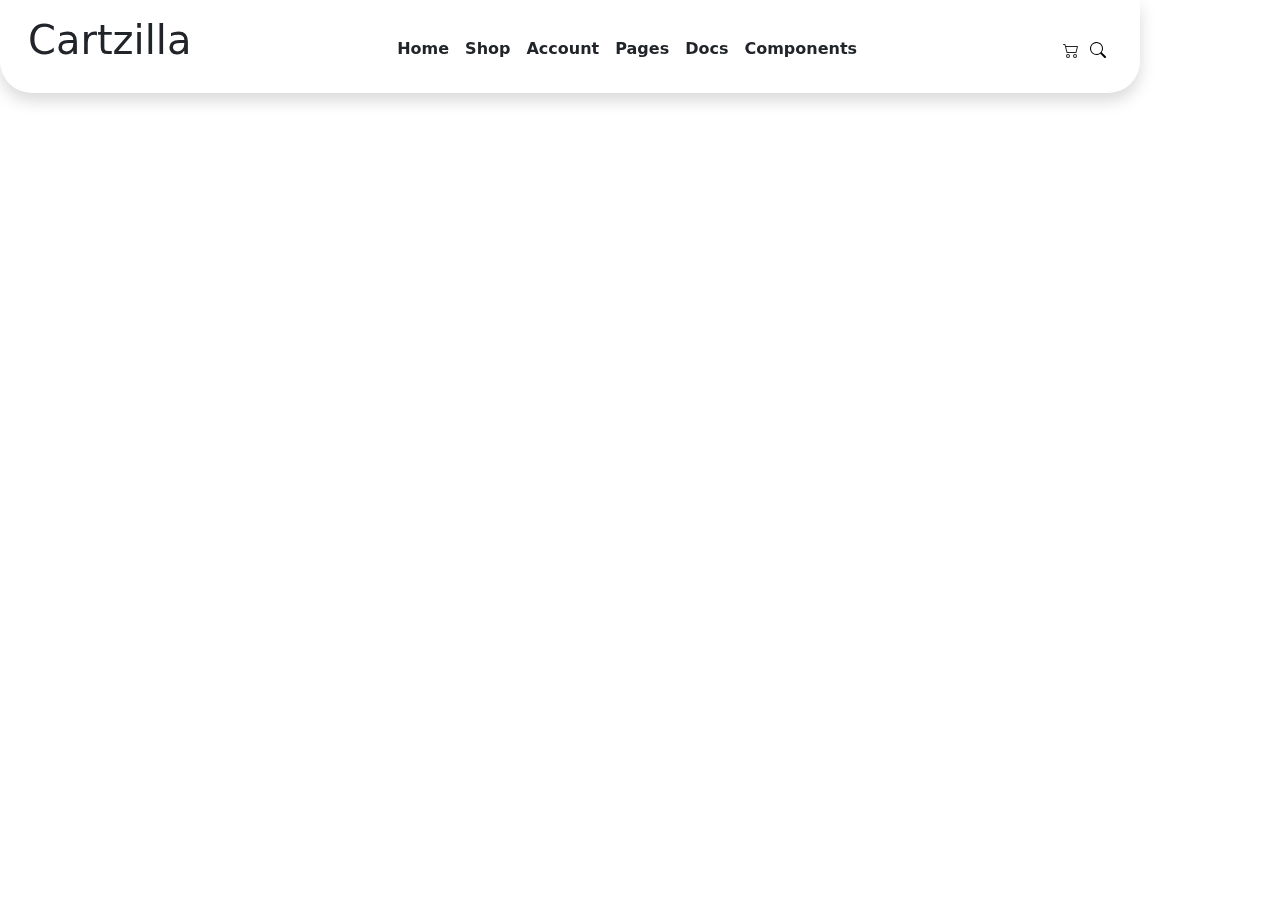
==== home.html @ 269d2a75 "header" ====
<!DOCTYPE html>
<html lang="en">

<head>
    <meta charset="UTF-8">
    <meta name="viewport" content="width=device-width, initial-scale=1.0">
    <title>Document</title>
    <link href="https://cdn.jsdelivr.net/npm/bootstrap@5.3.3/dist/css/bootstrap.min.css" rel="stylesheet"
        integrity="sha384-QWTKZyjpPEjISv5WaRU9OFeRpok6YctnYmDr5pNlyT2bRjXh0JMhjY6hW+ALEwIH" crossorigin="anonymous">
    <script src="https://cdn.jsdelivr.net/npm/bootstrap@5.3.3/dist/js/bootstrap.bundle.min.js"
        integrity="sha384-YvpcrYf0tY3lHB60NNkmXc5s9fDVZLESaAA55NDzOxhy9GkcIdslK1eN7N6jIeHz"
        crossorigin="anonymous"></script>
</head>

<body>
    <header class="container shadow position-fixed rounded-bottom-5">
        <div class="d-flex justify-content-between align-items-baseline p-3">
            <div>
                <h1>
                    Cartzilla
                </h1>
            </div>
            <div>
                <ul class="d-flex list-unstyled gap-3 fw-bold">
                    <li>Home</li>
                    <li>Shop</li>
                    <li>Account</li>
                    <li>Pages</li>
                    <li>Docs</li>
                    <li>Components</li>
                </ul>
            </div>
            <div>
                <svg xmlns="http://www.w3.org/2000/svg" width="16" height="16" fill="currentColor" class="bi bi-cart2"
                    viewBox="0 0 16 16">
                    <path
                        d="M0 2.5A.5.5 0 0 1 .5 2H2a.5.5 0 0 1 .485.379L2.89 4H14.5a.5.5 0 0 1 .485.621l-1.5 6A.5.5 0 0 1 13 11H4a.5.5 0 0 1-.485-.379L1.61 3H.5a.5.5 0 0 1-.5-.5M3.14 5l1.25 5h8.22l1.25-5zM5 13a1 1 0 1 0 0 2 1 1 0 0 0 0-2m-2 1a2 2 0 1 1 4 0 2 2 0 0 1-4 0m9-1a1 1 0 1 0 0 2 1 1 0 0 0 0-2m-2 1a2 2 0 1 1 4 0 2 2 0 0 1-4 0" />
                </svg>
                <button class="bg-white border-0 bg-secondary">
                    <svg xmlns="http://www.w3.org/2000/svg" width="16" height="16" fill="currentColor" class="bi bi-search" viewBox="0 0 16 16">
                        <path d="M11.742 10.344a6.5 6.5 0 1 0-1.397 1.398h-.001q.044.06.098.115l3.85 3.85a1 1 0 0 0 1.415-1.414l-3.85-3.85a1 1 0 0 0-.115-.1zM12 6.5a5.5 5.5 0 1 1-11 0 5.5 5.5 0 0 1 11 0"/>
                      </svg>
                </button>
            </div>
        </div>
    </header>
</body>

</html>
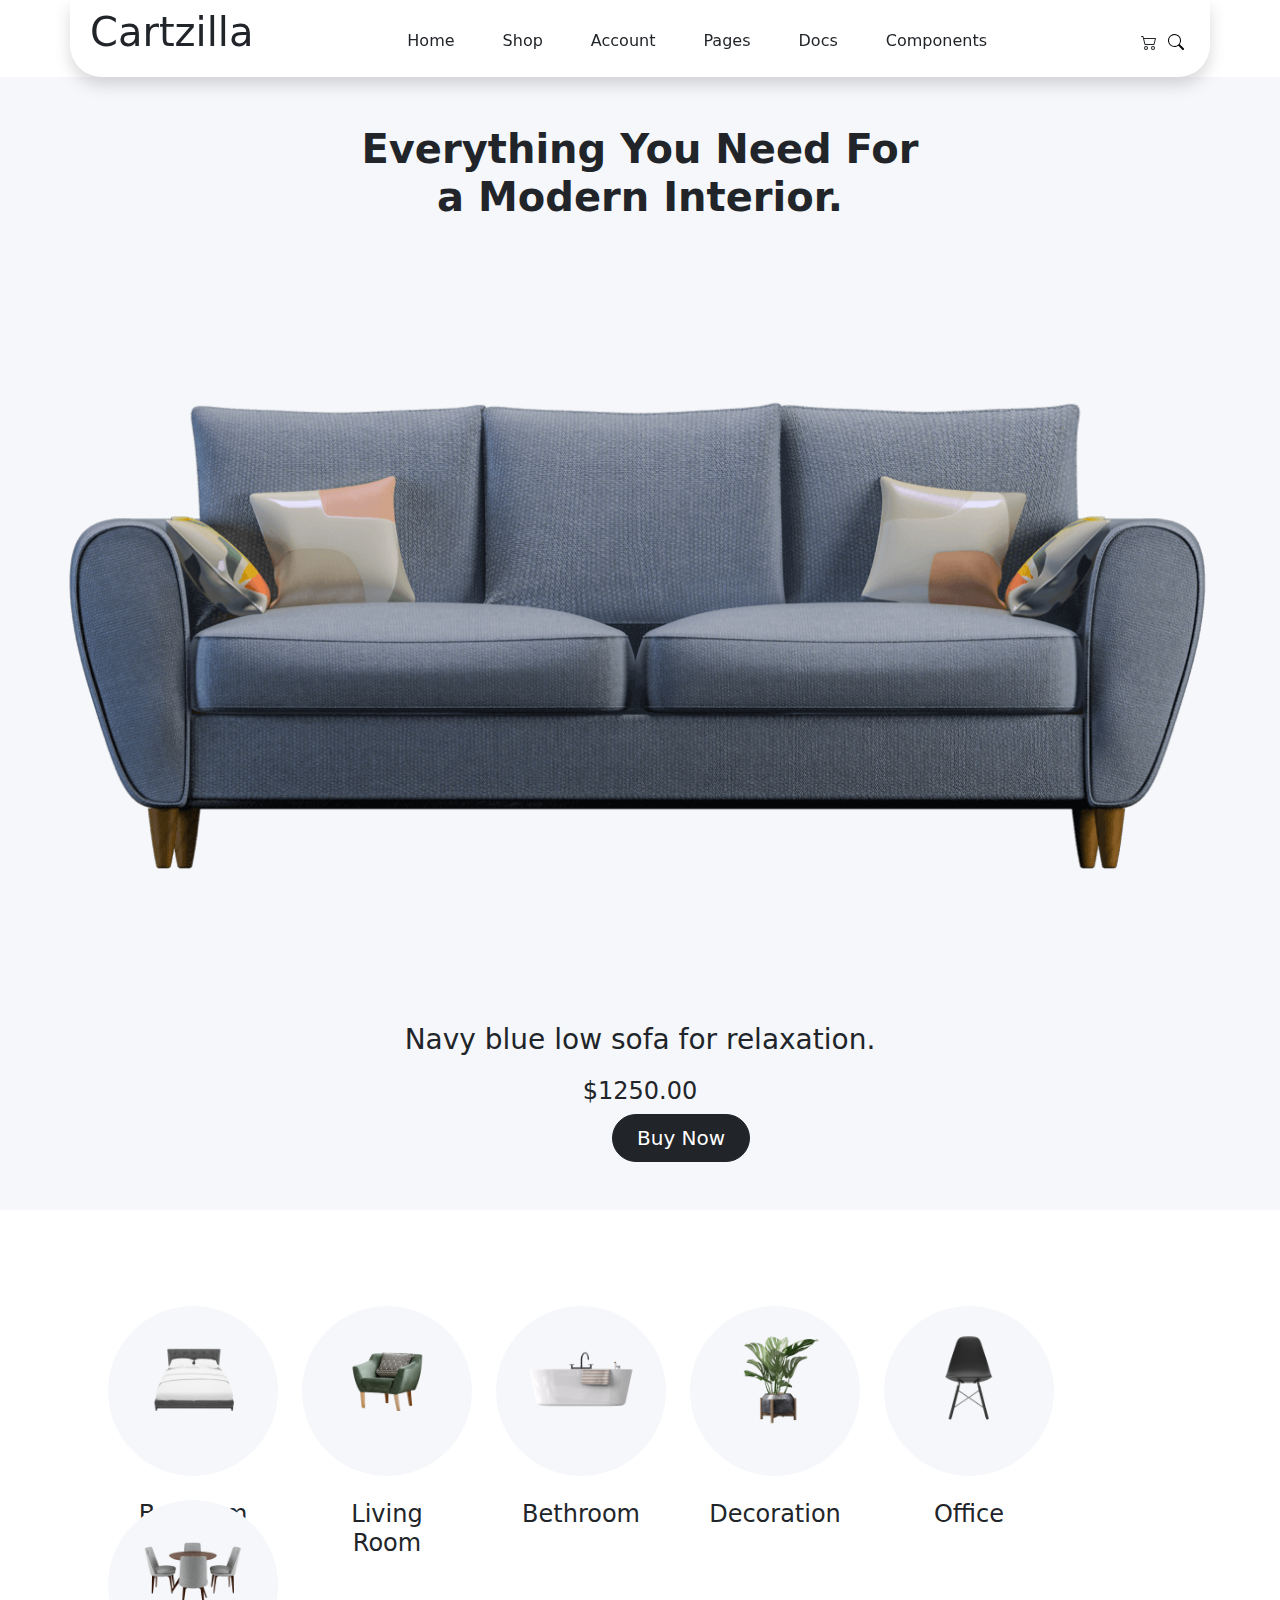
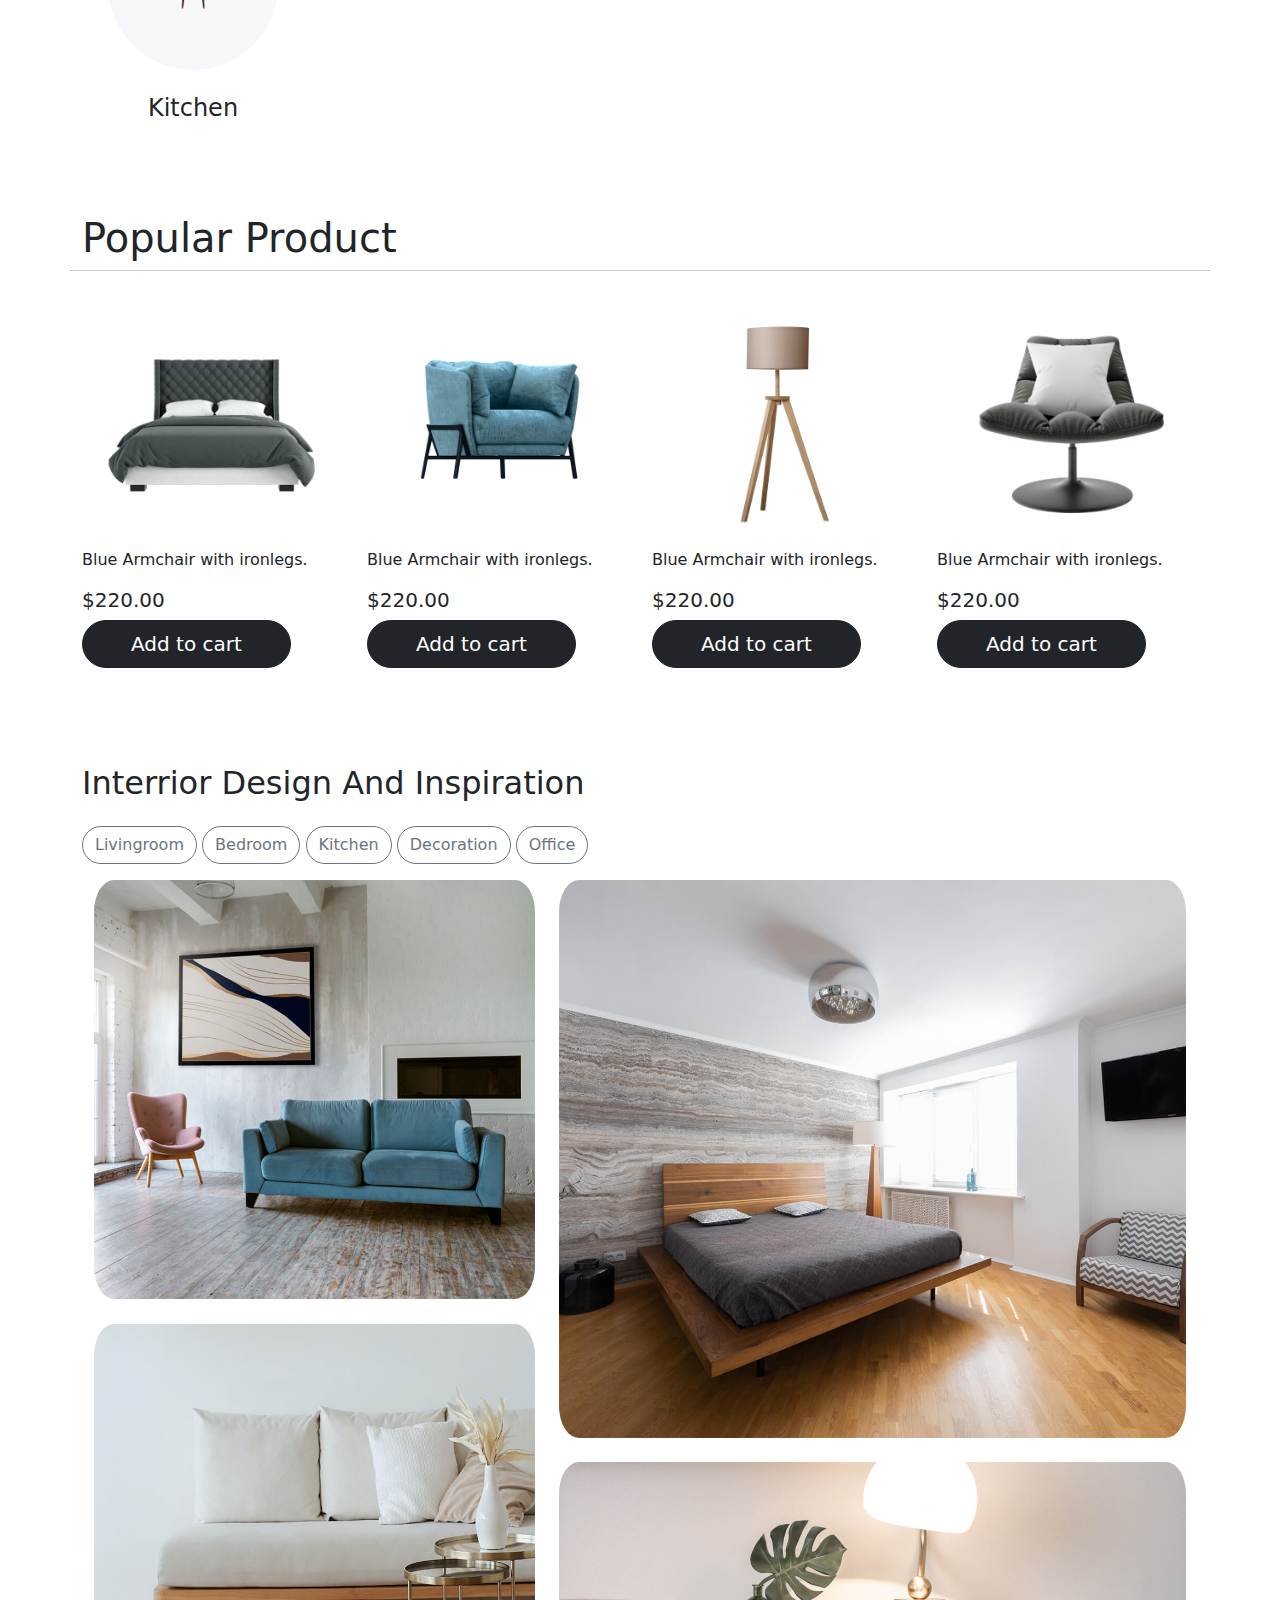
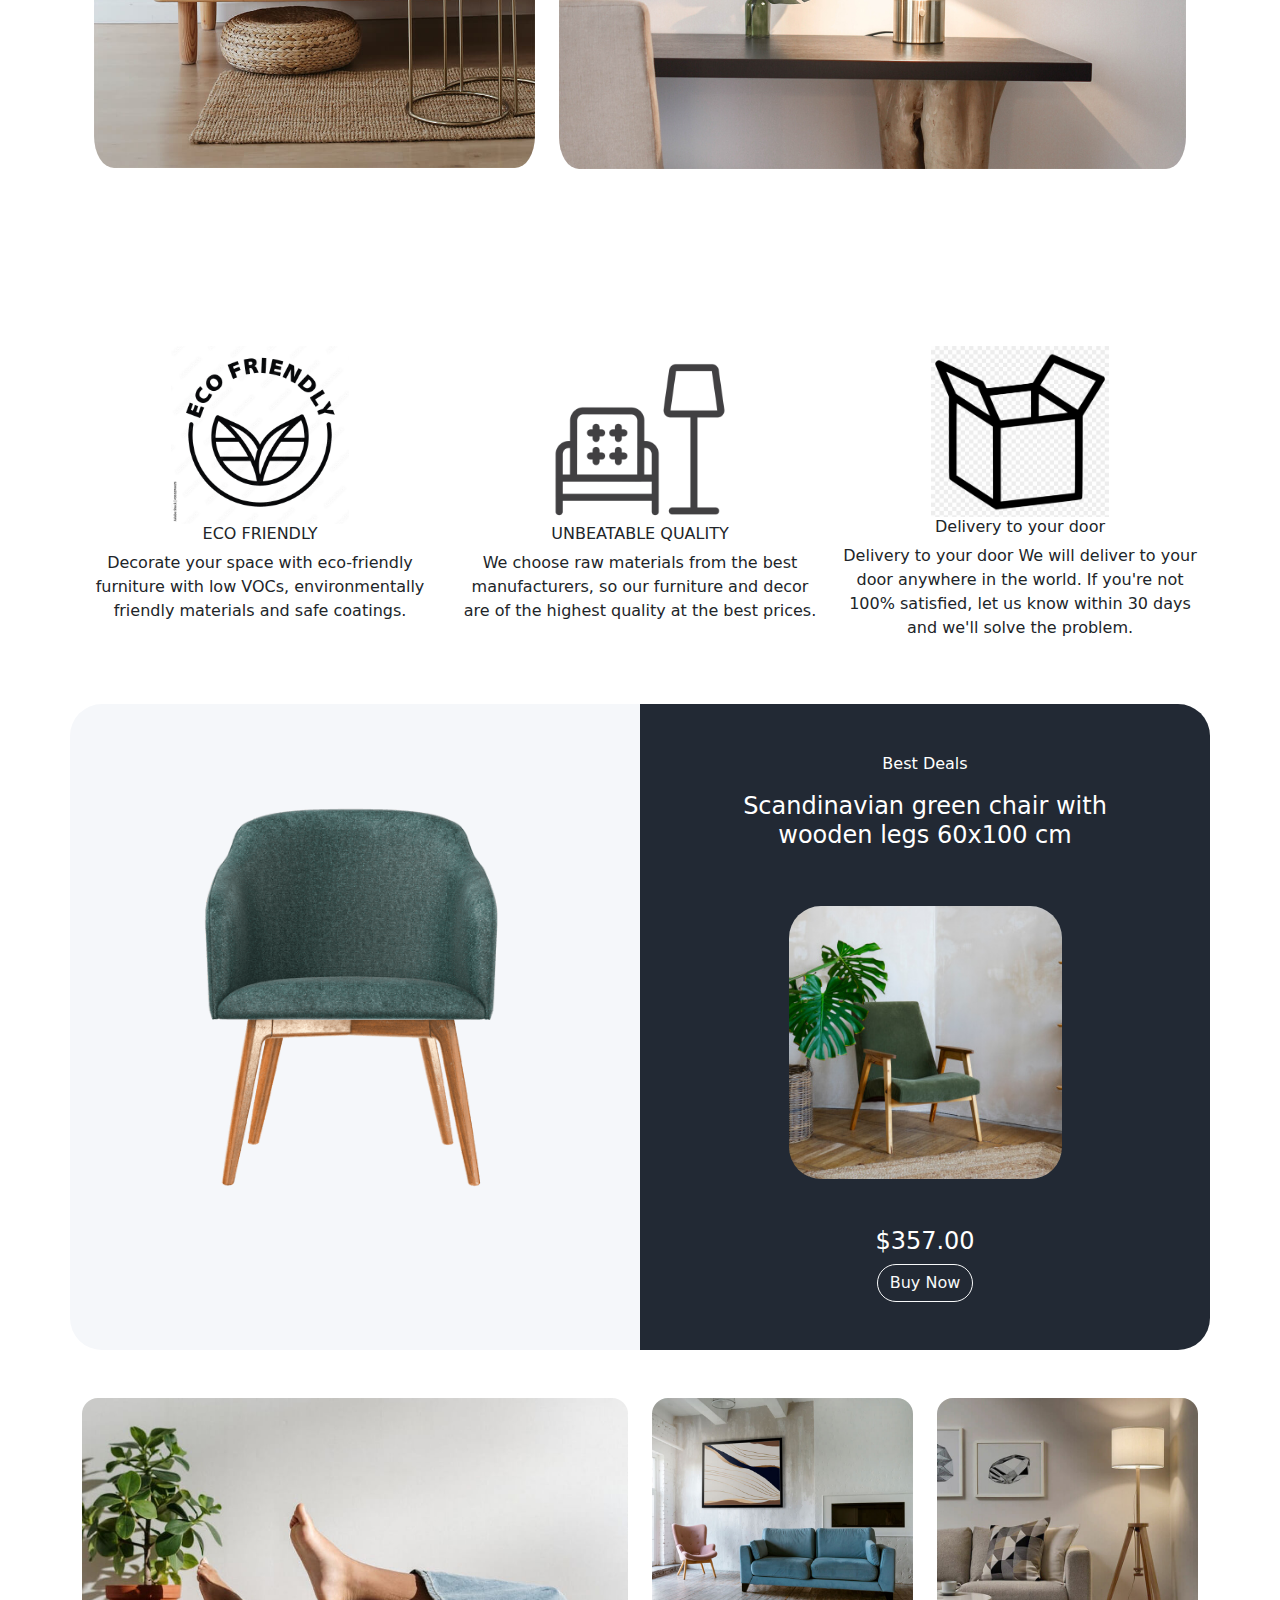
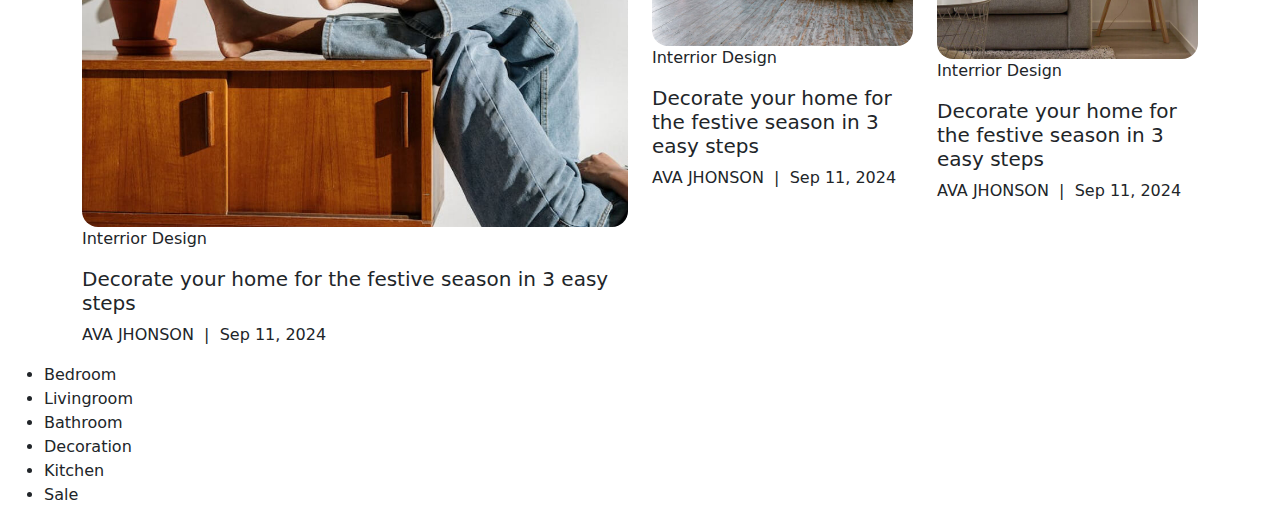
==== commit 58f02bc2: "Home Styling" ====
--- a/home.html
+++ b/home.html
@@ -4,24 +4,25 @@
 <head>
     <meta charset="UTF-8">
     <meta name="viewport" content="width=device-width, initial-scale=1.0">
-    <title>Document</title>
+    <title>Cartzila</title>
     <link href="https://cdn.jsdelivr.net/npm/bootstrap@5.3.3/dist/css/bootstrap.min.css" rel="stylesheet"
         integrity="sha384-QWTKZyjpPEjISv5WaRU9OFeRpok6YctnYmDr5pNlyT2bRjXh0JMhjY6hW+ALEwIH" crossorigin="anonymous">
     <script src="https://cdn.jsdelivr.net/npm/bootstrap@5.3.3/dist/js/bootstrap.bundle.min.js"
         integrity="sha384-YvpcrYf0tY3lHB60NNkmXc5s9fDVZLESaAA55NDzOxhy9GkcIdslK1eN7N6jIeHz"
         crossorigin="anonymous"></script>
+    <link rel="stylesheet" href="/style/home.css">
 </head>
 
 <body>
-    <header class="container shadow position-fixed rounded-bottom-5">
-        <div class="d-flex justify-content-between align-items-baseline p-3">
+    <header class="container sticky-top shadow rounded-bottom-5 bg-white">
+        <div class="navbar d-flex justify-content-between align-items-baseline px-2">
             <div>
                 <h1>
                     Cartzilla
                 </h1>
             </div>
             <div>
-                <ul class="d-flex list-unstyled gap-3 fw-bold">
+                <ul class="d-flex list-unstyled gap-5 fw-light">
                     <li>Home</li>
                     <li>Shop</li>
                     <li>Account</li>
@@ -37,13 +38,271 @@
                         d="M0 2.5A.5.5 0 0 1 .5 2H2a.5.5 0 0 1 .485.379L2.89 4H14.5a.5.5 0 0 1 .485.621l-1.5 6A.5.5 0 0 1 13 11H4a.5.5 0 0 1-.485-.379L1.61 3H.5a.5.5 0 0 1-.5-.5M3.14 5l1.25 5h8.22l1.25-5zM5 13a1 1 0 1 0 0 2 1 1 0 0 0 0-2m-2 1a2 2 0 1 1 4 0 2 2 0 0 1-4 0m9-1a1 1 0 1 0 0 2 1 1 0 0 0 0-2m-2 1a2 2 0 1 1 4 0 2 2 0 0 1-4 0" />
                 </svg>
                 <button class="bg-white border-0 bg-secondary">
-                    <svg xmlns="http://www.w3.org/2000/svg" width="16" height="16" fill="currentColor" class="bi bi-search" viewBox="0 0 16 16">
-                        <path d="M11.742 10.344a6.5 6.5 0 1 0-1.397 1.398h-.001q.044.06.098.115l3.85 3.85a1 1 0 0 0 1.415-1.414l-3.85-3.85a1 1 0 0 0-.115-.1zM12 6.5a5.5 5.5 0 1 1-11 0 5.5 5.5 0 0 1 11 0"/>
-                      </svg>
+                    <svg xmlns="http://www.w3.org/2000/svg" width="16" height="16" fill="currentColor"
+                        class="bi bi-search" viewBox="0 0 16 16">
+                        <path
+                            d="M11.742 10.344a6.5 6.5 0 1 0-1.397 1.398h-.001q.044.06.098.115l3.85 3.85a1 1 0 0 0 1.415-1.414l-3.85-3.85a1 1 0 0 0-.115-.1zM12 6.5a5.5 5.5 0 1 1-11 0 5.5 5.5 0 0 1 11 0" />
+                    </svg>
                 </button>
             </div>
         </div>
     </header>
+
+    <div class="hero-sec py-5 container-fluid">
+        <h1 class="text-center text-truncate fw-bolder">
+            Everything You Need For <br> a Modern Interior.
+        </h1>
+        <img class="img-fluid" src="/images/01.png" alt="">
+        <span class="text-center">
+            <p class="fs-3">
+                Navy blue low sofa for relaxation.
+            </p>
+            <h4>
+                $1250.00
+            </h4>
+        </span>
+        <button type="button" class="btn btn-dark hero-btn rounded-5 px-4 py-2 fs-5">Buy Now</button>
+    </div>
+    <div class="container-fluid">
+        <div class="services row gap-4 p-5 ms-5 my-5">
+            <div class="col-lg-2 col-sm-6 service rounded-circle">
+                <img class="img-fluid" src="/images/1.png" alt="">
+                <h4 class="text-center mt-5 ">
+                    Bedroom
+                </h4>
+            </div>
+            <div class="col-lg-2 col-sm-6 service rounded-circle">
+                <img class="img-fluid" src="/images/2.png" alt="">
+                <h4 class="text-center mt-5 ">
+                    Living Room
+                </h4>
+            </div>
+            <div class="col-lg-2 col-sm-6 service rounded-circle">
+                <img class="img-fluid" src="/images/3.png" alt="">
+                <h4 class="text-center mt-5 ">
+                    Bethroom
+                </h4>
+            </div>
+            <div class="col-lg-2 col-sm-6 service rounded-circle">
+                <img class="img-fluid" src="/images/4.png" alt="">
+                <h4 class="text-center mt-5 ">
+                    Decoration
+                </h4>
+            </div>
+            <div class="col-lg-2 col-sm-6 service rounded-circle">
+                <img class="img-fluid" src="/images/5.png" alt="">
+                <h4 class="text-center mt-5 ">
+                    Office
+                </h4>
+            </div>
+            <div class="col-lg-2 col-sm-6 service rounded-circle">
+                <img class="img-fluid" src="/images/6.png" alt="">
+                <h4 class="text-center mt-5 ">
+                    Kitchen
+                </h4>
+            </div>
+        </div>
+    </div>
+    <div class="container">
+        <div class="popular-product row py-5">
+            <h1>
+                Popular Product
+            </h1>
+            <hr class="container">
+            <div class="col-lg-3">
+                <div class="hover">
+                    <img class="img-1 img-fluid" src="/images/04.png" alt="">
+                    <img class="img-2 img-fluid rounded-5" src="/images/04-hover.jpg" alt="">
+                </div>
+                <p>
+                    Blue Armchair with ironlegs.
+                </p>
+                <h5>
+                    $220.00
+                </h5>
+                <button type="button" class="btn btn-dark rounded-5 px-5 py-2 fs-5">Add to cart</button>
+            </div>
+            <div class="col-lg-3">
+                <div class="hover">
+                    <img class="img-1 img-fluid" src="/images/05.png" alt="">
+                    <img class="img-2 img-fluid rounded-5" src="/images/05-hover.jpg" alt="">
+                </div>
+                <p>
+                    Blue Armchair with ironlegs.
+                </p>
+                <h5>
+                    $220.00
+                </h5>
+                <button type="button" class="btn btn-dark rounded-5 px-5 py-2 fs-5">Add to cart</button>
+            </div>
+            <div class="col-lg-3">
+                <div class="hover">
+                    <img class="img-1 img-fluid" src="/images/06.png" alt="">
+                    <img class="img-2 img-fluid rounded-5" src="/images/06-hover.jpg" alt="">
+                </div>
+                <p>
+                    Blue Armchair with ironlegs.
+                </p>
+                <h5>
+                    $220.00
+                </h5>
+                <button type="button" class="btn btn-dark rounded-5 px-5 py-2 fs-5">Add to cart</button>
+            </div>
+            <div class="col-lg-3">
+                <div class="hover">
+                    <img class="img-1 img-fluid" src="/images/07.png" alt="">
+                    <img class="img-2 img-fluid rounded-5" src="/images/07-hover.jpg" alt="">
+                </div>
+                <p>
+                    Blue Armchair with ironlegs.
+                </p>
+                <h5>
+                    $220.00
+                </h5>
+                <button type="button" class="btn btn-dark rounded-5 px-5 py-2 fs-5">Add to cart</button>
+            </div>
+        </div>
+    </div>
+
+    <div class="interior-design container py-5">
+        <h2>
+            Interrior Design And Inspiration
+        </h2>
+        <div class="py-3">
+            <button type="button" class="btn btn-outline-secondary rounded-5">Livingroom</button>
+            <button type="button" class="btn btn-outline-secondary rounded-5">Bedroom</button>
+            <button type="button" class="btn btn-outline-secondary rounded-5">Kitchen</button>
+            <button type="button" class="btn btn-outline-secondary rounded-5">Decoration</button>
+            <button type="button" class="btn btn-outline-secondary rounded-5">Office</button>
+        </div>
+        <div class="container-fluid">
+            <div class="row">
+                <img class="img-fluid img-1  rounded-5 col-lg-5 h-25" src="/images/01.jpg" alt="3">
+                <img class="img-fluid img-3 rounded-5 col-lg-7" src="/images/03.jpg" alt="3">
+                <img class="img-fluid img-3 rounded-5 col-lg-5 position-relative h-50 mt-3" src="/images/02.jpg"
+                    alt="3">
+                <img class="img-fluid img-4 rounded-5 col-lg-7 h-25 mt-4" src="/images/04.jpg" alt="3">
+
+            </div>
+        </div>
+    </div>
+
+    <div class="quailities container">
+        <div class="row text-center">
+            <div class="eco col-lg-4 col-sm-12">
+                <img class="img-fluid w-50" src="/images/1000_F_335296675_3dIDJI7ubyeOnp6qPMFn4Mrk7OXgOmcH.jpg" alt="">
+                <h6>
+                    ECO FRIENDLY
+                </h6>
+                <p>
+                    Decorate your space with eco-friendly furniture with low VOCs, environmentally friendly materials
+                    and safe coatings.
+                </p>
+            </div>
+            <div class="standard eco col-lg-4 col-sm-12">
+                <img class="img-fluid w-50" src="/images/sofa-and-floor-light-furniture-icon-png.webp" alt="">
+                <h6>
+                    UNBEATABLE QUALITY
+                </h6>
+                <p>
+                    We choose raw materials from the best manufacturers, so our furniture and decor are of the highest
+                    quality at the best prices.
+                </p>
+            </div>
+            <div class="delivery col-lg-4 col-sm-12">
+                <img class="img-fluid w-50"
+                    src="/images/478-4788088_open-box-shipping-package-delivery-svg-png-icon-free-product-clipart.png"
+                    alt="">
+                <h6>
+                    Delivery to your door
+                </h6>
+                <p>
+                    Delivery to your door
+                    We will deliver to your door anywhere in the world. If you're not 100% satisfied, let us know within
+                    30 days and we'll solve the problem.
+                </p>
+            </div>
+        </div>
+    </div>
+    <div class="cards my-5 container">
+        <div class="row text-center my-5">
+            <div class="card-1 col-lg-6 rounded-start-5">
+                <img class="img-fluid" src="/images/08.png" alt="">
+            </div>
+            <div class="card-2 col-lg-6 py-5 rounded-end-5">
+                <p class="text-white">
+                    Best Deals
+                </p>
+                <h4 class="text-white">
+                    Scandinavian green chair with <br> wooden legs 60x100 cm
+                </h4>
+                <img class="img-fluid rounded-5 my-5 w-50" src="/images/featured-product-thumbnail.jpg" alt="">
+                <h4 class="text-white">
+                    $357.00
+                </h4>
+                <button type="button" class="btn btn-outline-light rounded-5">Buy Now</button>
+            </div>
+        </div>
+    </div>
+    <div class="blogs container">
+        <div class="row">
+            <div class="col-lg-6">
+                <img class="blog-img img-fluid rounded-4" src="/images/01 (1).jpg" alt="">
+                <p>
+                    Interrior Design
+                </p>
+                <h5>
+
+                    Decorate your home for the festive season in 3 easy steps
+                </h5>
+                <p>
+                    AVA JHONSON&nbsp;&nbsp;|&nbsp;&nbsp;Sep 11, 2024
+                </p>
+            </div>
+            <div class="col-lg-3">
+                <img class="blog-img img-fluid rounded-4" src="/images/01.jpg" alt="">
+                <p>
+                    Interrior Design
+                </p>
+                <h5>
+
+                    Decorate your home for the festive season in 3 easy steps
+                </h5>
+                <p>
+                    AVA JHONSON&nbsp;&nbsp;|&nbsp;&nbsp;Sep 11, 2024
+                </p>
+            </div>
+            <div class="col-lg-3">
+                <img class="blog-img img-fluid rounded-4" src="/images/06-hover.jpg" alt="">
+                <p>
+                    Interrior Design
+                </p>
+                <h5>
+
+                    Decorate your home for the festive season in 3 easy steps
+                </h5>
+                <p>
+                    AVA JHONSON&nbsp;&nbsp;|&nbsp;&nbsp;Sep 11, 2024
+                </p>
+            </div>
+        </div>
+    </div>
+    <footer class="container-fluid">
+        <div class="row">
+            <div>
+                <ul>
+                    <li>Bedroom</li>
+                    <li>Livingroom</li>
+                    <li>Bathroom</li>
+                    <li>Decoration</li>
+                    <li>Kitchen</li>
+                    <li>Sale</li>
+                </ul>
+            </div>
+            <div></div>
+            <div></div>
+        </div>
+    </footer>
 </body>
 
 </html>--- a/style/home.css
+++ b/style/home.css
@@ -0,0 +1,64 @@
+.hero-sec {
+    background-color: #F5F7FA;
+}
+
+
+.hero-btn {
+    margin-left: 600px;
+}
+
+.service {
+    width: 170px;
+    height: 170px;
+    background-color: #F5F7FA;
+}
+
+.service:hover {
+    cursor: pointer;
+}
+
+.img-3 {
+    bottom: 130px;
+}
+
+.card-1 {
+    background-color: #F5F7FA;
+}
+
+.card-2 {
+    background-color: #222934;
+}
+
+.blog-img {
+    transition: transform .4s;
+}
+
+.blog-img:hover {
+    cursor: pointer;
+    transform: scale(1.02);
+    transform-origin: 50% 50%;
+}
+
+.hover .img-2{
+    display: none;
+}
+
+.hover:hover{
+    .img-1{
+        display: none;
+    }
+    .img-2{
+        display: block;
+        transition: transform .4s;
+    }
+}
+
+@media (max-width: 576px) {
+    .hero-btn {
+        margin-left: 195px;
+    }
+
+    .service {
+        margin-left: 15px;
+    }
+}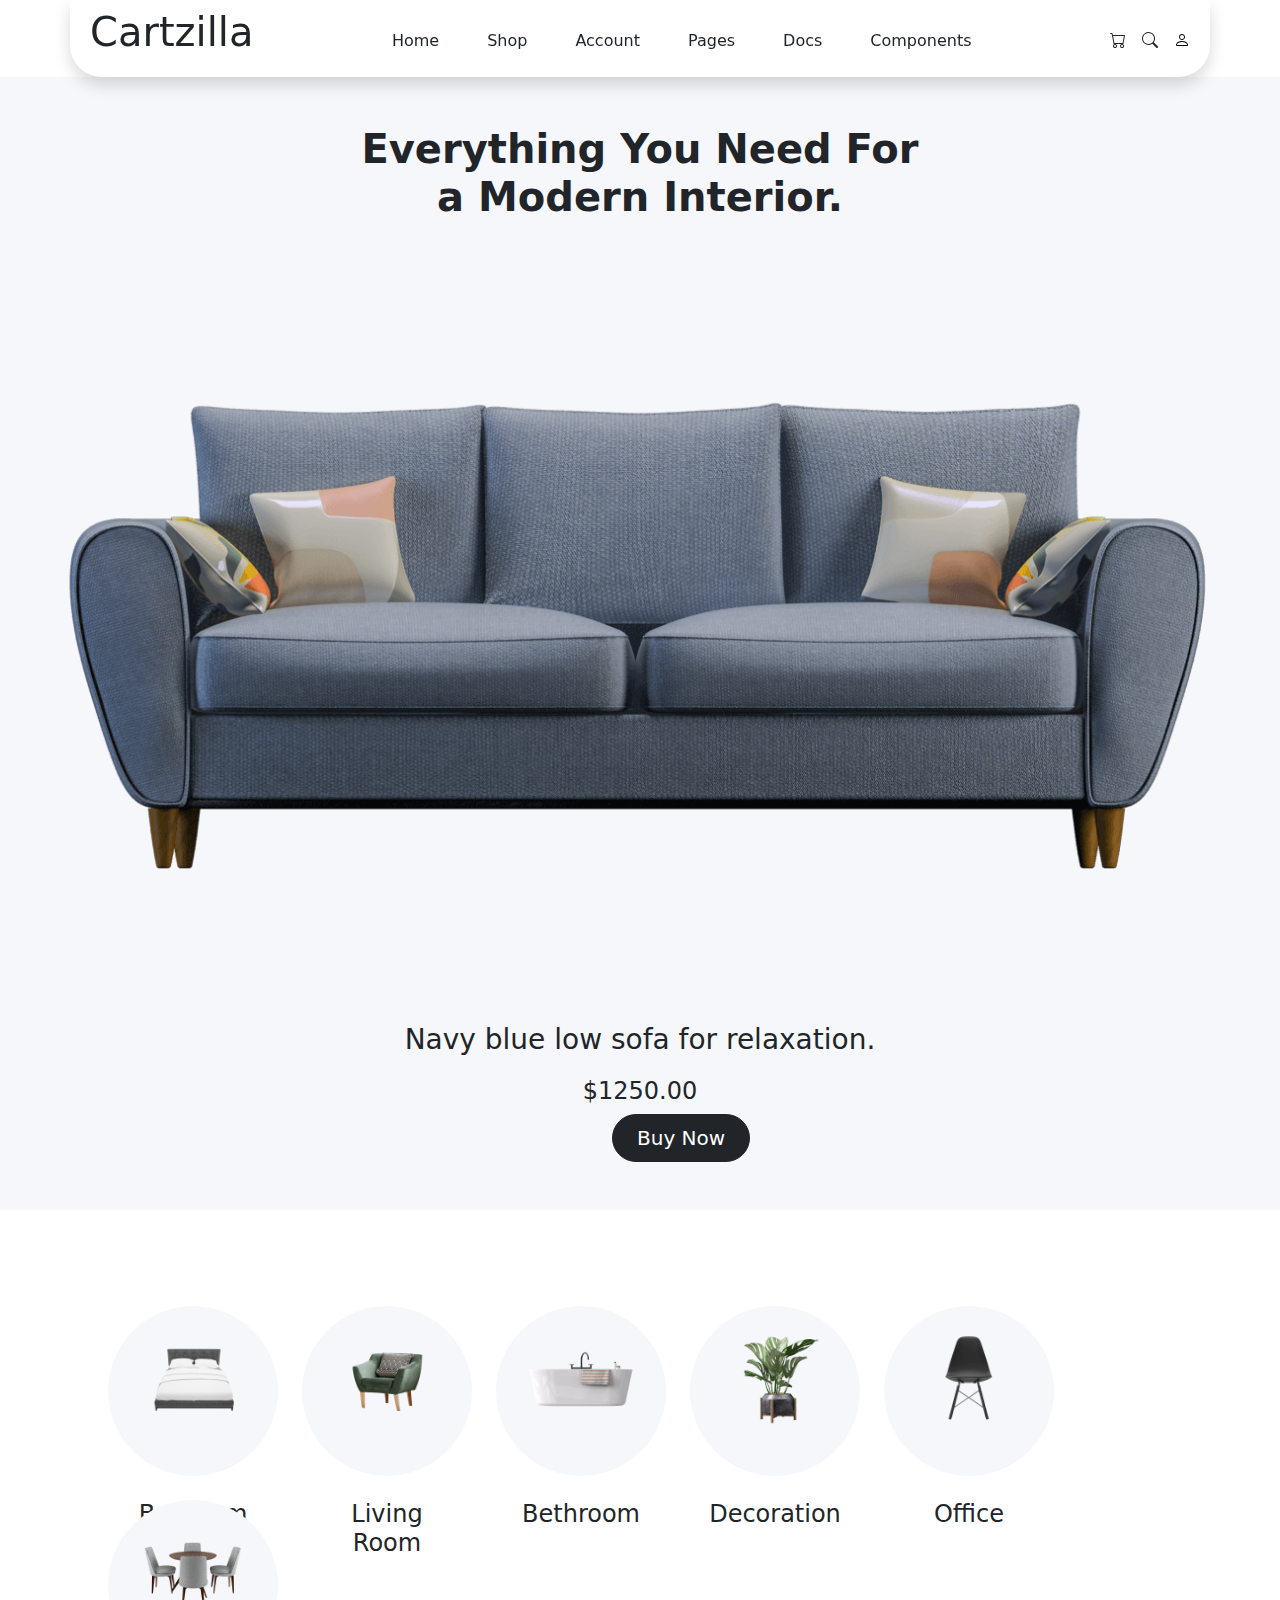
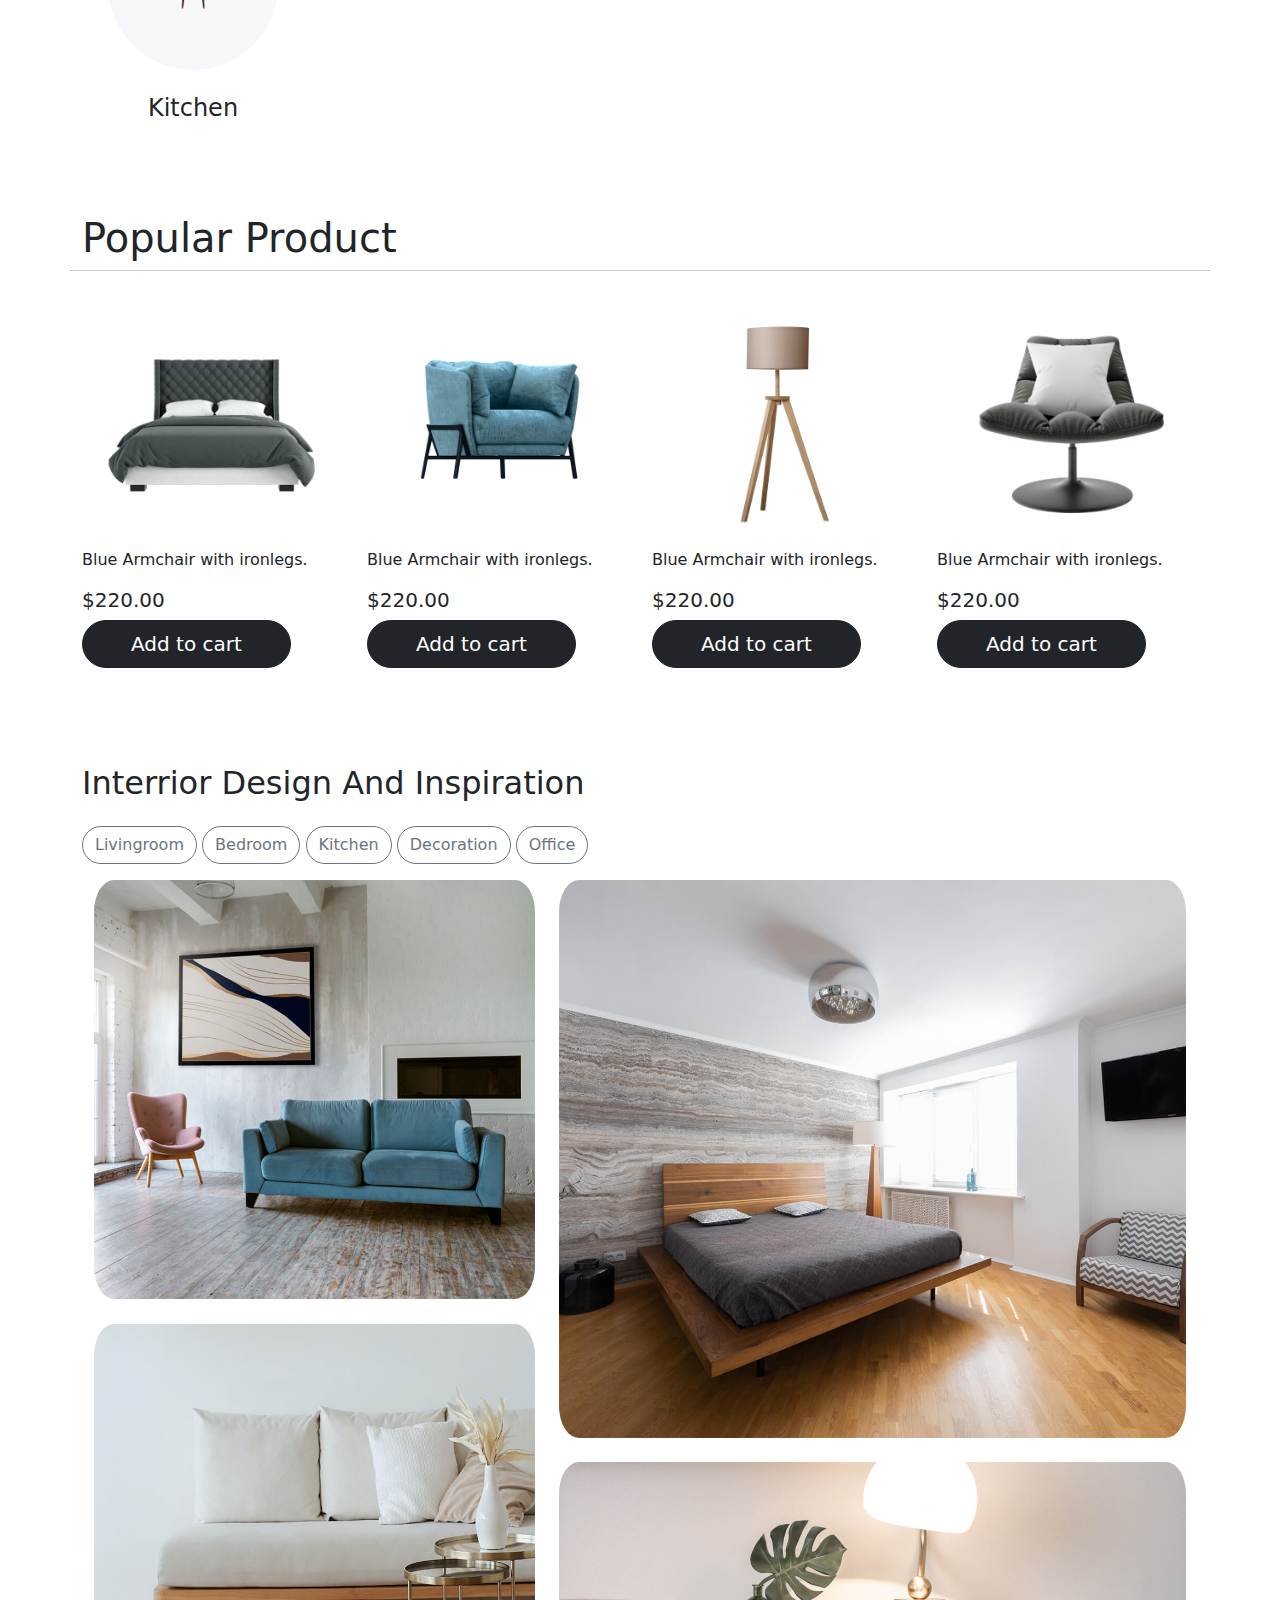
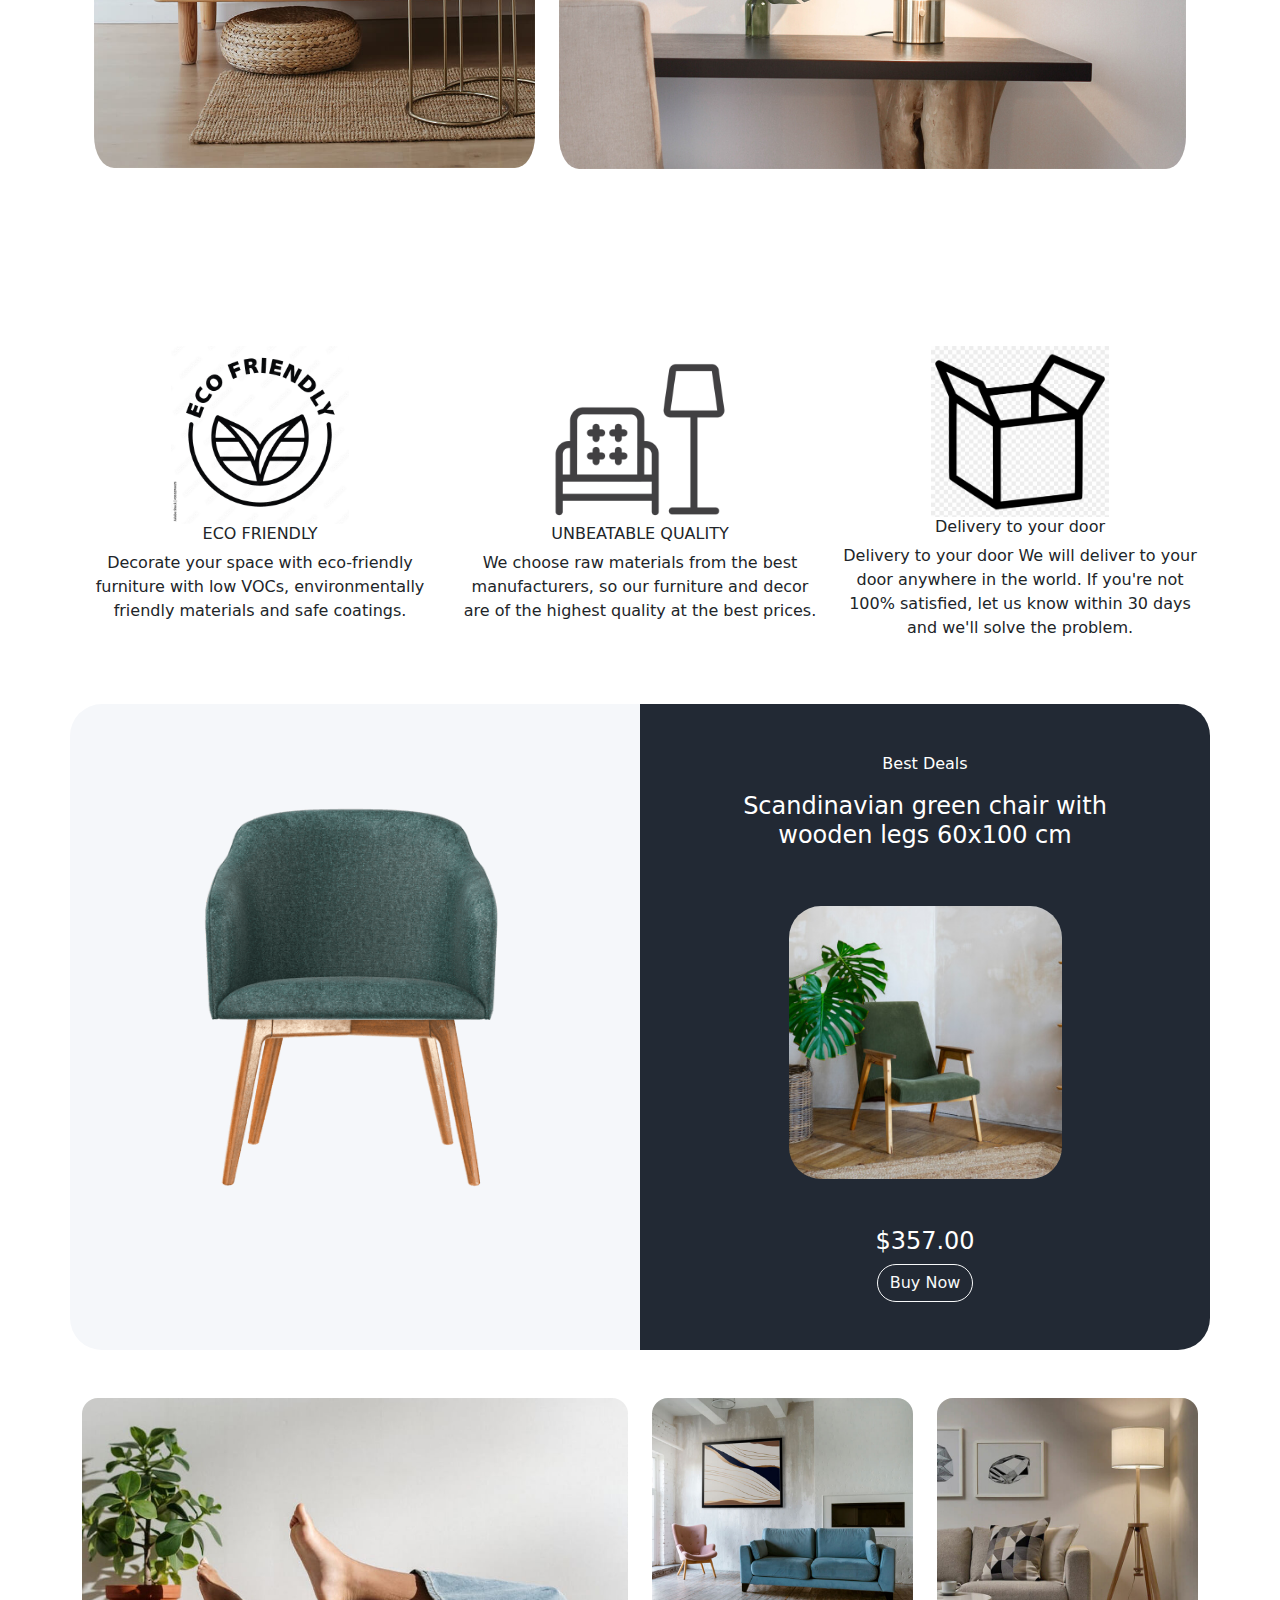
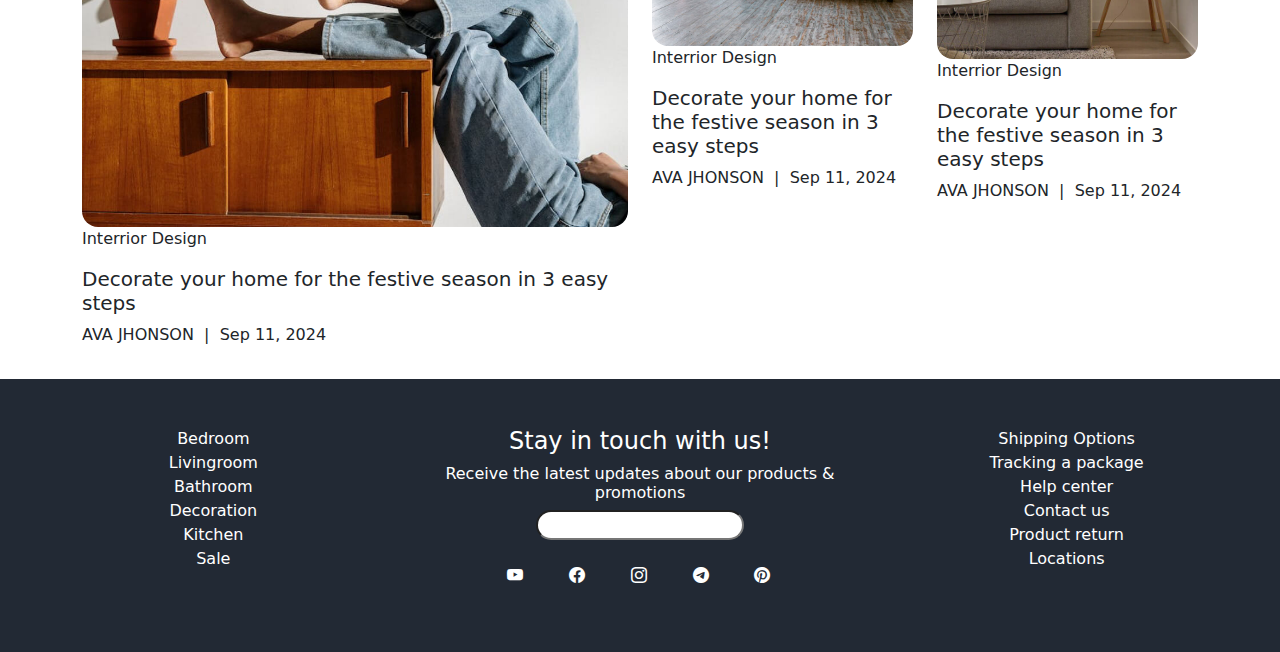
==== commit efcd1009: "additional  home styling" ====
--- a/home.html
+++ b/home.html
@@ -11,6 +11,7 @@
         integrity="sha384-YvpcrYf0tY3lHB60NNkmXc5s9fDVZLESaAA55NDzOxhy9GkcIdslK1eN7N6jIeHz"
         crossorigin="anonymous"></script>
     <link rel="stylesheet" href="/style/home.css">
+    <link rel="stylesheet" href="https://cdn.jsdelivr.net/npm/bootstrap-icons@1.11.3/font/bootstrap-icons.min.css">
 </head>
 
 <body>
@@ -31,19 +32,12 @@
                     <li>Components</li>
                 </ul>
             </div>
-            <div>
-                <svg xmlns="http://www.w3.org/2000/svg" width="16" height="16" fill="currentColor" class="bi bi-cart2"
-                    viewBox="0 0 16 16">
-                    <path
-                        d="M0 2.5A.5.5 0 0 1 .5 2H2a.5.5 0 0 1 .485.379L2.89 4H14.5a.5.5 0 0 1 .485.621l-1.5 6A.5.5 0 0 1 13 11H4a.5.5 0 0 1-.485-.379L1.61 3H.5a.5.5 0 0 1-.5-.5M3.14 5l1.25 5h8.22l1.25-5zM5 13a1 1 0 1 0 0 2 1 1 0 0 0 0-2m-2 1a2 2 0 1 1 4 0 2 2 0 0 1-4 0m9-1a1 1 0 1 0 0 2 1 1 0 0 0 0-2m-2 1a2 2 0 1 1 4 0 2 2 0 0 1-4 0" />
-                </svg>
-                <button class="bg-white border-0 bg-secondary">
-                    <svg xmlns="http://www.w3.org/2000/svg" width="16" height="16" fill="currentColor"
-                        class="bi bi-search" viewBox="0 0 16 16">
-                        <path
-                            d="M11.742 10.344a6.5 6.5 0 1 0-1.397 1.398h-.001q.044.06.098.115l3.85 3.85a1 1 0 0 0 1.415-1.414l-3.85-3.85a1 1 0 0 0-.115-.1zM12 6.5a5.5 5.5 0 1 1-11 0 5.5 5.5 0 0 1 11 0" />
-                    </svg>
-                </button>
+            <div class="">
+                <ul class="d-flex list-unstyled gap-3 fw-light">
+                    <li><i class="bi bi-cart"></i></li>
+                    <li><i class="bi bi-search"></i></li>
+                    <li><a class="text-decoration-none text-black" href="/pages/signup.html"><i class="bi bi-person"></i></a></li>
+                </ul>
             </div>
         </div>
     </header>
@@ -287,10 +281,10 @@
             </div>
         </div>
     </div>
-    <footer class="container-fluid">
+    <footer class="container-fluid mt-3 py-5 text-white">
         <div class="row">
-            <div>
-                <ul>
+            <div class="col-lg-4">
+                <ul class="list-unstyled text-center">
                     <li>Bedroom</li>
                     <li>Livingroom</li>
                     <li>Bathroom</li>
@@ -299,8 +293,42 @@
                     <li>Sale</li>
                 </ul>
             </div>
-            <div></div>
-            <div></div>
+            <div class="col-lg-4 text-center">
+                <h4>
+                    Stay in touch with us!
+                </h4>
+                <h6>
+                    Receive the latest updates about our products & promotions
+                </h6>
+                <input class="rounded-4" type="text">
+                <ul class="list-unstyled d-flex justify-content-around mt-4 me-5">
+                    <li class="sm-icon"></li>
+                    <i class="bi bi-youtube"></i>
+                    </li>
+                    <li class="sm-icon">
+                        <i class="bi bi-facebook"></i>
+                    </li>
+                    <li class="sm-icon">
+                        <i class="bi bi-instagram"></i>
+                    </li>
+                    <li class="sm-icon">
+                        <i class="bi bi-telegram"></i>
+                    </li>
+                    <li class="sm-icon">
+                        <i class="bi bi-pinterest"></i>
+                    </li>
+                </ul>
+            </div>
+            <div class="col-lg-4">
+                <ul class="list-unstyled text-center">
+                    <li>Shipping Options</li>
+                    <li>Tracking a package</li>
+                    <li>Help center</li>
+                    <li>Contact us </li>
+                    <li>Product return</li>
+                    <li>Locations</li>
+                </ul>
+            </div>
         </div>
     </footer>
 </body>
--- a/style/home.css
+++ b/style/home.css
@@ -53,6 +53,10 @@
     }
 }
 
+footer{
+    background-color: #222934;
+}
+
 @media (max-width: 576px) {
     .hero-btn {
         margin-left: 195px;
